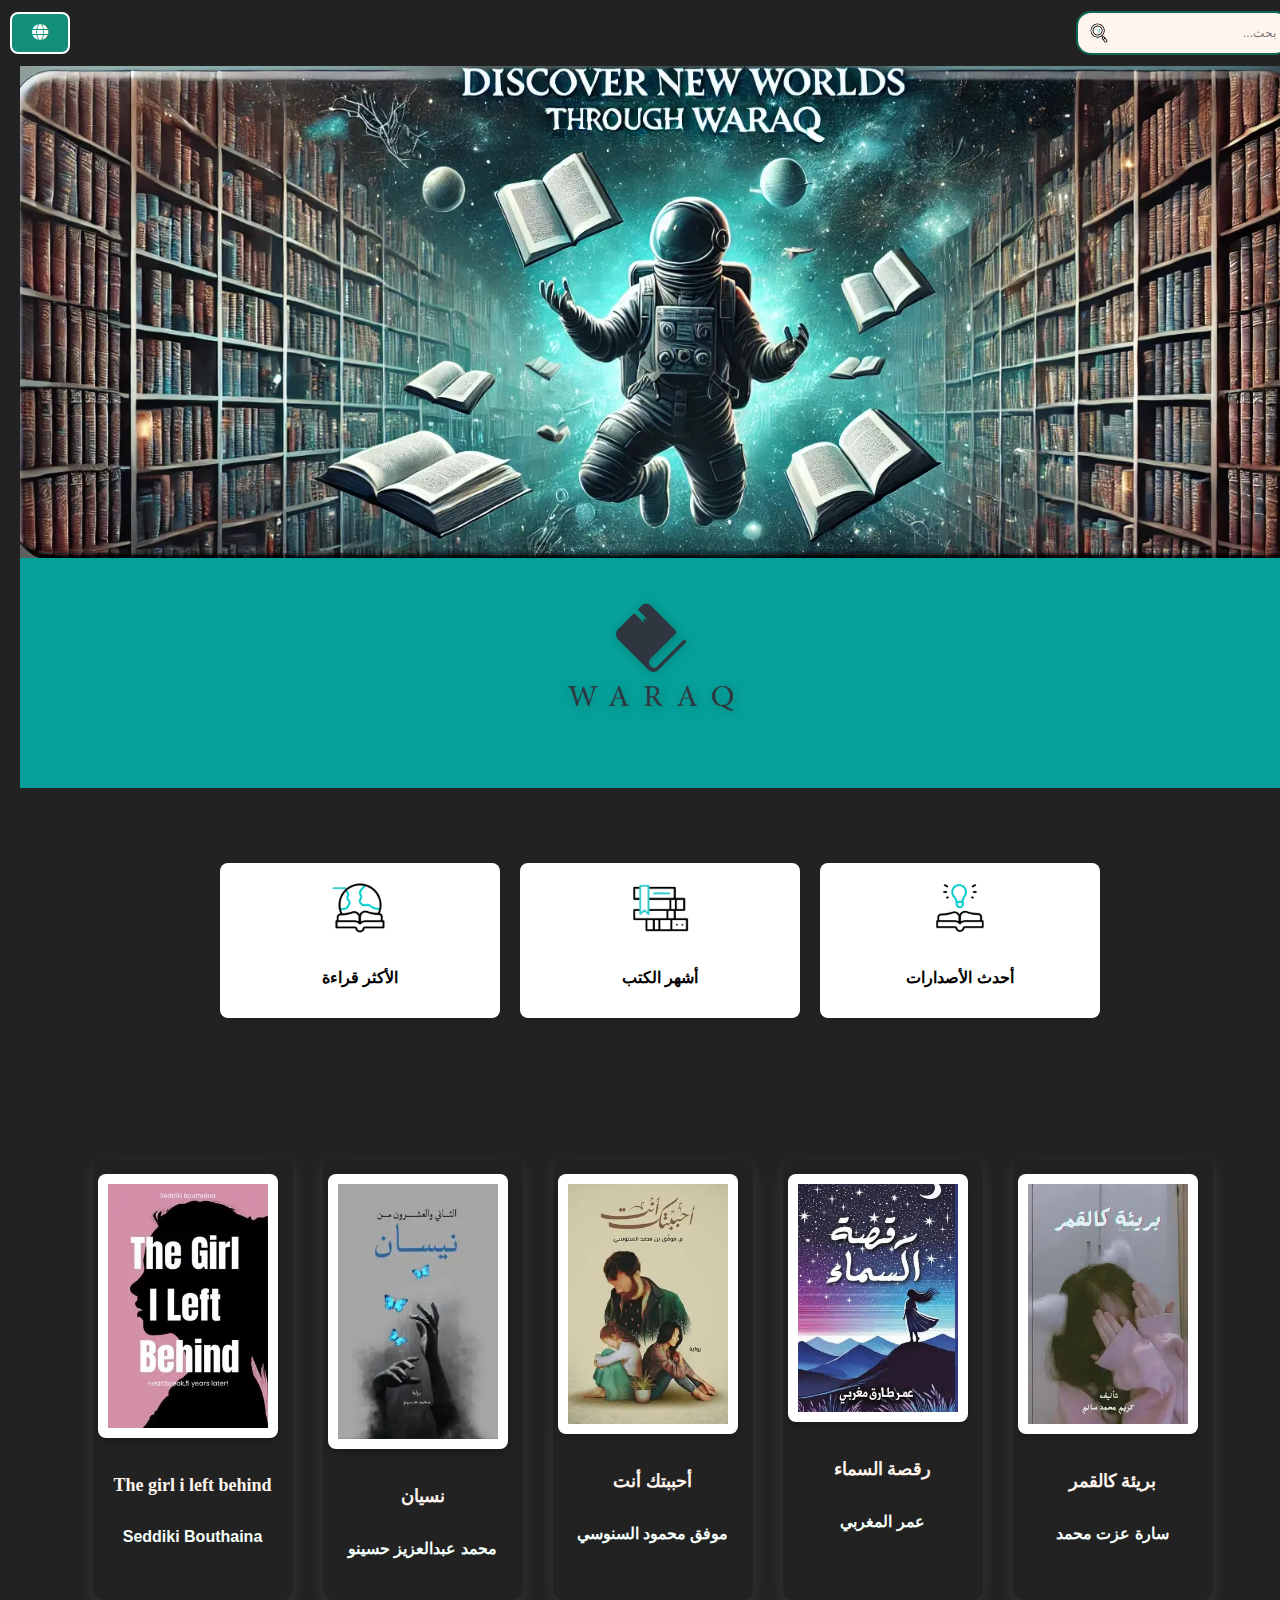
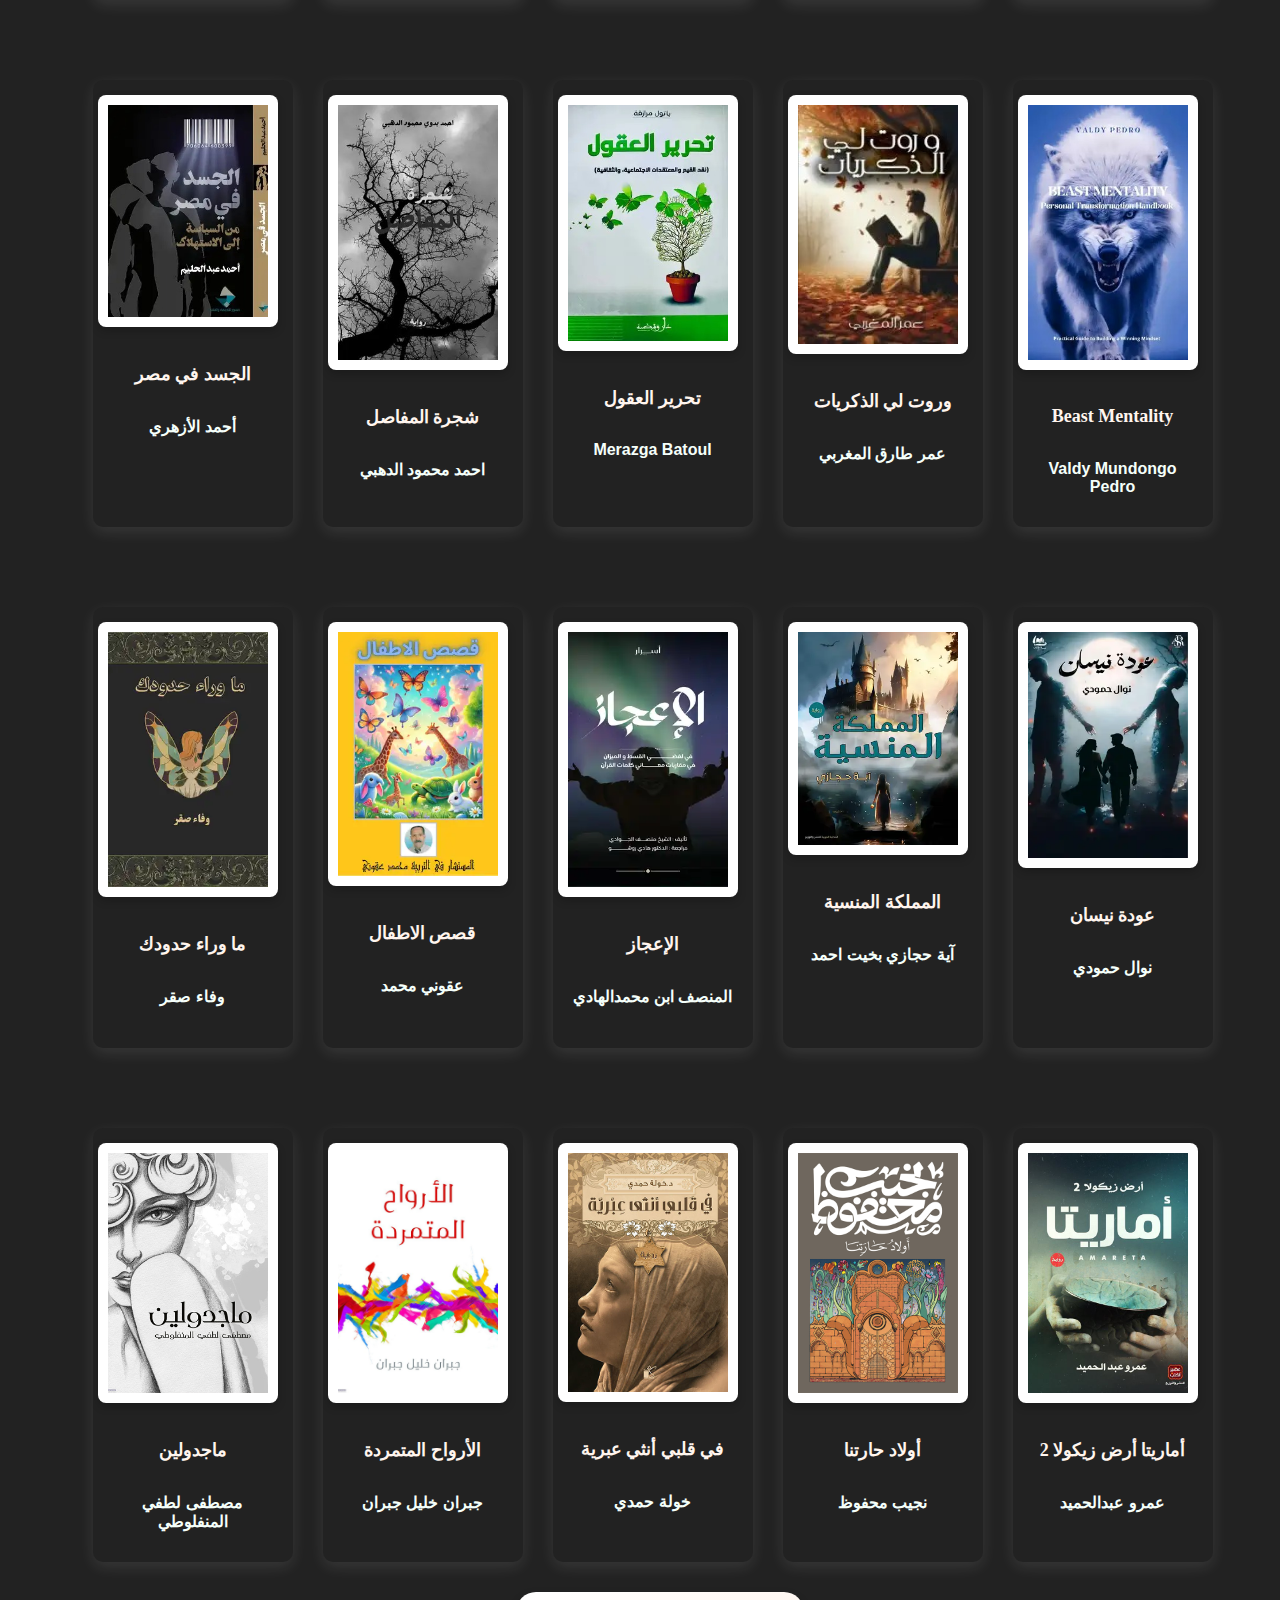
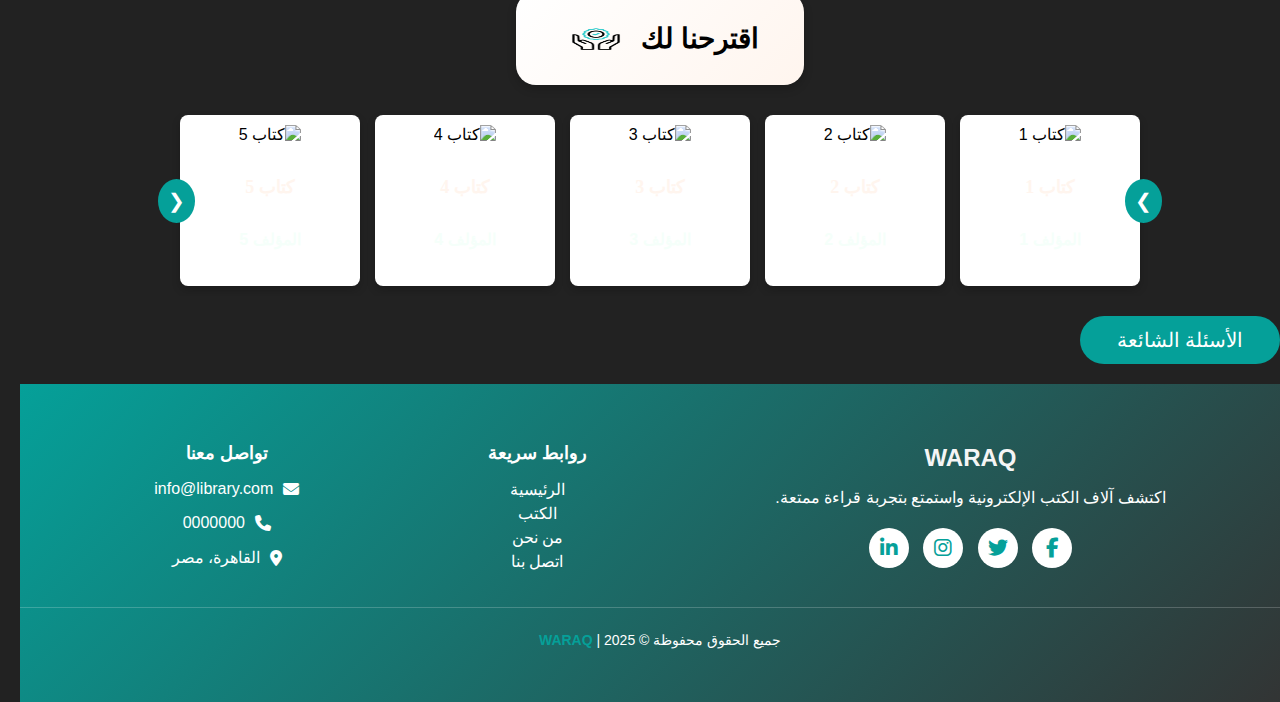
==== index.html @ 046b5d31 "Add files via upload" ====
<!DOCTYPE html>
<html lang="ar" dir="rtl">
    <head>
<head>
    <meta charset="UTF-8">
    <meta name="viewport" content="width=device-width, initial-scale=1.0">
    <title>WARAQ</title>
    <link rel="stylesheet" href="css/style.css">
    <script src="js/script.js"></script>
    <script defer src="script.js"></script>
    <link rel="stylesheet" href="https://cdnjs.cloudflare.com/ajax/libs/font-awesome/6.4.2/css/all.min.css">
    <script type="text/javascript" src="//translate.google.com/translate_a/element.js?cb=googleTranslateElementInit"></script>
</head>
    <body>
        <!--للتنقل بين الاقسام-->
        <nav class="navbar">
            <div class="search-container">
                <input type="text" class="search-box" placeholder="بحث...">
                <img src="image/search1.gif.gif" alt="بحث" class="search-icon">
            </div>
        <div class="nav-links">
            <a href="references.html" class="nav-item" target="_blank"><i class="fas fa-users"></i> المؤلفون</a>
            <a href="stories.html" class="nav-item" target="_blank"><i class="fas fa-scroll"></i> أقسام القصص</a>
            <a href="novels.html" class="nav-item" target="_blank"><i class="fas fa-feather-alt"></i> أقسام الروايات</a>
            <a href="books.html" class="nav-item" target="_blank"><i class="fas fa-book-open"></i> أقسام الكتب</a>
            <a href="index.html" class="nav-item"><i class="fas fa-home"></i> الرئيسية</a>
        </div>
<!--تغيير اللغة-->
        <button id="toggle-language" class="icon-btn">
            <i class="fas fa-globe"></i>
        </button>
        <div id="google_translate_element"></div>
        </nav>
<!--banner-->
        <div class="banner">
            <img src="image/PANEER1,PNG.webp" alt="Discover New Worlds Through Books">
        </div>
<!--logo-->
        <div class="logo-container">
    <img src="image/logo.png.png" alt="WARAQ Logo" class="logo">
</div>
<!--ازرار للتنقل بين اقسام-->
        </div> </header>
        <div class="books-section">
            <div class="book-category">
                <img src="image/book2.gif.gif" alt="أحدث الاصدارات">
                <h3><a href="#latest-books">أحدث الأصدارات</a></h3> <!-- ينقل المستخدم لقسم الكتب -->
            </div>
            <div class="book-category">
                <img src="image/books1.gif.gif" alt="أشهر الكتب">
                <h3><a href="famous-books.html">أشهر الكتب</a></h3> <!-- يفتح الصفحة في نفس المتصفح -->
            </div>
            <div class="book-category">
                <img src="image/book3.gif.gif" alt="الأشهر اليوم">
                <h3><a href="most-read.html">الأكثر قراءة</a></h3> <!-- يفتح الصفحة في نفس المتصفح -->
            </div>
        </div>
        
    <div class="books-section"id="latest-books"></div>>
        <div class="books-container"></div>>
            <!-- الصف الأول من الكتب -->
            <div class="row">
                <a href="book1-page.html" class="book-link">
                <div class="book-card">
                    <img src="image/book1.jpg.jpeg" alt="بريئة كالقمر" class="book" onclick="openBook('book1.pdf')">
                    <p class="book-title">بريئة كالقمر</p>
                    <p class="book-author">سارة عزت محمد</p></a>
                </div>
                <a href="book2-page.html" class="book-link">
                <div class="book-card">
                    <img src="image/book2.jpg.jpeg" alt="رقصة السماء" class="book" onclick="openBook('book2.pdf')">
                    <p class="book-title">رقصة السماء</p>
                <p class="book-author">عمر المغربي</p>
                </a>
                </div>
                <a href="book3-page.html" class="book-link">
                <div class="book-card">
                    <img src="image/book3.jpg.jpeg" alt="أحببتك أنت" class="book" onclick="openBook('book3.pdf')">
                    <p class="book-title">أحببتك أنت</p>
                    <p class="book-author">موفق محمود السنوسي</p></a>
                </div>
                <a href="book4-page.html" class="book-link">
                <div class="book-card">
                    <img src="image/book4.jpg.jpeg" alt="نسيان" class="book" onclick="openBook('book4.pdf')">
                    <p class="book-title">نسيان</p>
                    <p class="book-author">محمد عبدالعزيز حسينو</p> </a>
                </div>
                <a href="book5-page.html" class="book-link">
                <div class="book-card">
                    <img src="image/book5.jpg.jpeg" alt="the girl i left behind" class="book" onclick="openBook('book5.pdf')">
                    <p class="book-title">The girl i left behind</p>
                    <p class="book-author">Seddiki Bouthaina</p></a>
                </div>
            </div>
        <!--الصف التاني-->
            <div class="row">
                <a href="book6-page.html" class="book-link">
                <div class="book-card">
                    <img src="image/book6.jpg.jpeg" alt="عقلية الذئب" class="book" onclick="openBook('book5.pdf')">
                    <p class="book-title"> Beast Mentality</p>
                    <p class="book-author"> Valdy Mundongo Pedro</p></a>
                </div>
                <a href="book7-page.html" class="book-link">
                <div class="book-card">
                    <img src="image/book7.jpg.jpeg" alt=" وروت لي الذكريات" class="book" onclick="openBook('book6.pdf')">
                    <p class="book-title"> وروت لي الذكريات</p>
                    <p class="book-author"> عمر طارق المغربي</p></a>
                </div>
                <a href="book8-page.html" class="book-link">
                <div class="book-card">
                    <img src="image/book8.jpg.jpeg" alt="تحرير العقول" class="book" onclick="openBook('book7.pdf')">
                    <p class="book-title">تحرير العقول</p>
                    <p class="book-author"> Merazga Batoul</p></a>
                </div>
                <a href="book9-page.html" class="book-link">
                <div class="book-card">
                    <img src="image/book9.jpg.jpeg" alt="شجرة المفاصل" class="book" onclick="openBook('book8.pdf')">
                    <p class="book-title">شجرة المفاصل</p>
                    <p class="book-author"> احمد محمود الدهبي</p></a>
                </div>
                <a href="book9-page.html" class="book-link">
                <div class="book-card">
                    <img src="image/book10.jpg.jpeg" alt="الجسد في مصر " class="book" onclick="openBook('book8.pdf')">
                    <p class="book-title">الجسد في مصر </p>
                    <p class="book-author"> أحمد الأزهري</p></a>
                </div>
            </div>
            <!--الصف التالت-->
            <div class="row">
                <a href="book11-page.html" class="book-link">
                <div class="book-card">
                    <img src="image/book11.png" alt=" عودة نيسان" class="book" onclick="openBook('book5.pdf')">
                    <p class="book-title"> عودة نيسان </p>
                    <p class="book-author"> نوال حمودي  </p></a>
                </div>
                <a href="book12-page.html" class="book-link">
                <div class="book-card">
                    <img src="image/book12.jpg" alt="المملكة المنسية" class="book" onclick="openBook('book6.pdf')">
                    <p class="book-title">المملكة المنسية</p>
                    <p class="book-author">  آية حجازي بخيت احمد </p></a>
                </div>
                <a href="book13-page.html" class="book-link">
                <div class="book-card">
                    <img src="image/book13.jpg" alt=" الإعجاز" class="book" onclick="openBook('book7.pdf')">
                    <p class="book-title">الإعجاز </p>
                    <p class="book-author">  المنصف ابن محمدالهادي</p></a>
                </div>
                <a href="book14-page.html" class="book-link">
                <div class="book-card">
                    <img src="image/book14.png" alt="قصص الاطفال " class="book" onclick="openBook('book8.pdf')">
                    <p class="book-title"> قصص الاطفال</p>
                    <p class="book-author"> عقوني محمد</p></a>
                </div>
                <a href="book15-page.html" class="book-link">
                <div class="book-card">
                    <img src="image/book15.jpeg" alt="ما وراء حدودك " class="book" onclick="openBook('book8.pdf')">
                    <p class="book-title"> ما وراء حدودك </p>
                    <p class="book-author"> وفاء صقر </p></a>
                </div>
        </div>
        <!--ألصف الرابع-->
        <div class="row">
            <a href="book16-page.html" class="book-link">
            <div class="book-card">
                <img src="image/book16.png" alt="  أماريتا أرض زيكولا 2" class="book" onclick="openBook('book5.pdf')">
                <p class="book-title">أماريتا أرض زيكولا 2 </p>
                <p class="book-author"> عمرو عبدالحميد   </p></a>
            </div>
            <a href="book17-page.html" class="book-link">
            <div class="book-card">
                <img src="image/book17.png" alt="أولاد حارتنا " class="book" onclick="openBook('book6.pdf')">
                <p class="book-title"> أولاد حارتنا</p>
                <p class="book-author"> نجيب محفوظ  </p></a>
            </div>
            <a href="book18-page.html" class="book-link">
            <div class="book-card">
                <img src="image/book18.png" alt=" في قلبي أنثي عبرية" class="book" onclick="openBook('book7.pdf')">
                <p class="book-title">في قلبي أنثي عبرية </p>
                <p class="book-author"> خولة حمدي </p></a>
            </div>
            <a href="book19-page.html" class="book-link">
            <div class="book-card">
                <img src="image/book19.png" alt=" الأرواح المتمردة " class="book" onclick="openBook('book8.pdf')">
                <p class="book-title">الأرواح المتمردة  </p>
                <p class="book-author"> جبران خليل جبران </p></a>
            </div>
            <a href="book20-page.html" class="book-link">
            <div class="book-card">
                <img src="image/book20.png" alt="  ماجدولين " class="book" onclick="openBook('book8.pdf')">
                <p class="book-title"> ماجدولين  </p>
                <p class="book-author">  مصطفى لطفي المنفلوطي </p></a>
            </div>
    </div>
    </div>
    <!--الكتب المقترحة-->
    <div class="suggested-container">
        <div class="suggested-books-card">
            <span class="suggested-text"> اقترحنا لك</span>
            <img src="image/recommendation.gif.gif" alt="أقتراحات" class="gif-icon">
        </div>
    </div>
    
    <!-- سلايدر الكتب المقترحة -->
    <div class="book-slider-container">
        <button class="prev-btn">&#10094;</button>
        <div id="book-slider" class="book-slider">
            <!-- سيتم إدخال الكتب ديناميكيًا هنا -->
        </div>
        <button class="next-btn">&#10095;</button>
    </div>
<!--الاسئله الشائعه-->
    <button id="faq-btn" class="faq-button"> الأسئلة الشائعة</button>
<div id="faq-container" class="faq-card">
    <div class="faq-header">
        <h2>الأسئلة الشائعة</h2>
        <span id="close-faq" class="close-btn">&times;</span>
    </div>
    <div class="faq-content">
        <div class="faq-item">
            <h3>كيف أبحث عن كتاب معين؟</h3>
            <p>يمكنك استخدام شريط البحث في أعلى الصفحة للبحث عن اسم الكتاب أو اسم المؤلف.</p>
        </div>
        <div class="faq-item">
            <h3>هل يمكنني تحميل الكتب مجانًا؟</h3>
            <p> نعم، بعض الكتب متاحة مجانًا، بينما تتطلب كتب أخرى اشتراكًا للوصول إليها.</p>
        </div>
        <div class="faq-item">
            <h3>هل يمكنني مزامنة قراءتي بين الأجهزة المختلفة؟</h3>
            <p>نعم، بمجرد تسجيل الدخول بحسابك، ستتمكن من متابعة القراءة من حيث توقفت على أي جهاز.</p>
        </div>
        <div class="faq-item">
            <h3>ماذا أفعل إذا واجهت مشكلة في تحميل كتاب؟</h3>
            <p>حاول تحديث الصفحة أو تجربة متصفح آخر، وإذا استمرت المشكلة، يرجى التواصل مع فريق الدعم الفني.
            </p>
        </div>
    </div>
</div>
<!--كود جافا ليها-->
<script> document.addEventListener("DOMContentLoaded", function () {
    const faqBtn = document.getElementById("faq-btn");
    const faqContainer = document.getElementById("faq-container");
    const closeFaq = document.getElementById("close-faq");

    faqBtn.addEventListener("click", function () {
        faqContainer.classList.add("show");
    });

    closeFaq.addEventListener("click", function () {
        faqContainer.classList.remove("show");
    });

    // إغلاق الكارد عند النقر خارج النافذة
    window.addEventListener("click", function (event) {
        if (event.target === faqContainer) {
            faqContainer.classList.remove("show");
        }
    });
});
    </script>
    <!--footer-->
    <footer class="footer">
        <div class="footer-container">
            <div class="footer-content">
                <h2 class="footer-title"> WARAQ</h2>
                <p>اكتشف آلاف الكتب الإلكترونية واستمتع بتجربة قراءة ممتعة.</p>
                <div class="footer-social">
                    <a href="#" class="social-icon"><i class="fab fa-facebook-f"></i></a>
                    <a href="#" class="social-icon"><i class="fab fa-twitter"></i></a>
                    <a href="#" class="social-icon"><i class="fab fa-instagram"></i></a>
                    <a href="#" class="social-icon"><i class="fab fa-linkedin-in"></i></a>
                </div>
            </div>
    
            <div class="footer-links">
                <h3>روابط سريعة</h3>
                <ul>
                    <li><a href="#">الرئيسية</a></li>
                    <li><a href="#">الكتب</a></li>
                    <li><a href="#">من نحن</a></li>
                    <li><a href="#">اتصل بنا</a></li>
                </ul>
            </div>
    
            <div class="footer-contact">
                <h3>تواصل معنا</h3>
                <p><i class="fas fa-envelope"></i> info@library.com</p>
                <p><i class="fas fa-phone"></i>0000000</p>
                <p><i class="fas fa-map-marker-alt"></i> القاهرة، مصر</p>
            </div>
        </div>
    
        <button id="scrollTop" class="scroll-top">
            <i class="fas fa-arrow-up"></i>
        </button>
    
        <div class="footer-bottom">
            <p>جميع الحقوق محفوظة &copy; 2025 | <span>WARAQ</span></p>
        </div>
    </footer>
</body>
</html>
---- css/style.css ----
body {
    margin: 0;
    padding: 0;
    background-color: #222;
    font-family: Arial, sans-serif;
}

.navbar {
    position: relative;
    top: 0;
    left: 0;
    width: 100%;
    background-color: #222;
    padding: 10px;
    display: flex;
    align-items: center;
    justify-content: space-between; 
    z-index: 1000;
}
.search-container {
    background-color: seashell;     
    border-radius: 15px;   
    padding: 5px 10px;
    width: 190px;
    height: 30px;
    display: flex;
    align-items: center;
    border: 2px solid #0e6655; 
    position: relative;
}
.search-icon{
        width: 25px;  
        height: 25px;
        position: absolute;
        left: 10px;
        cursor: pointer;
}


.search-box {
    border: none;
    background: none;
    outline: none;
    color: #222;
    width: 200%;
    font-size: 12px;
}
.nav-links {
    display: flex;
    gap: 15px;
    flex: 1;
    justify-content: center;
}

.nav-item {
    color: white;
    text-decoration: none;
    font-size: 18px;
    padding: 10px 15px;
    border-radius: 5px;
    transition: background 0.3s;
    display: flex;
    align-items: center;
    gap: 5px;  
}

.nav-item i {
    font-size: 18px;
}

.nav-item:hover {
    background-color:#00796b;
}

.nav-item {
    color: white;
    text-decoration: none;
    font-size: 18px;
    padding: 12px 18px;
    border-radius: 8px;
    transition: all 0.3s ease-in-out;
    display: flex;
    align-items: center;
    gap: 8px;
    position: relative;
    overflow: hidden;
    background: linear-gradient(45deg,#222, #222);
    box-shadow: 0px 4px 8px rgba(0, 0, 0, 0.2);
    opacity: 0;    
    transform: translateY(-10px);
    animation: fadeIn 0.5s ease-in-out forwards;
}


.nav-item:hover {
    background: linear-gradient(45deg, #00bfa5, #00897b);
    transform: scale(1.1) translateX(5px);   
}

.nav-item::after {
    content: "";
    position: absolute;
    left: 50%;
    bottom: 0;
    width: 0;
    height: 3px;
    background-color: #ffffff;
    transition: width 0.3s ease-in-out, left 0.3s ease-in-out;
}

.nav-item:hover::after {
    width: 100%;
    left: 0;
}
.nav-item:active {
    transform: scale(0.95);
    animation: pulse 0.2s ease-in-out;
}
@keyframes fadeIn {
    from {
        opacity: 0;
        transform: translateY(-10px);
    }
    to {
        opacity: 1;
        transform: translateY(0);
    }
}

@keyframes pulse {
    0% { transform: scale(1); }
    50% { transform: scale(1.05); }
    100% { transform: scale(1); }
}

#google_translate_element {
    display: none;
}
.goog-logo-link,
.goog-te-gadget span,
.goog-te-banner-frame {
    display: none !important;
}

/* إخفاء قائمة اللغات */
.goog-te-combo {
    display: none !important;
}
    .icon-btn {
        background: #138f7a;
        border: 2px solid white;
        color: white;
        font-size: 16px;
        padding: 10px 20px;
        border-radius: 8px;
        cursor: pointer;
        position: relative;
        overflow: hidden;
        transition: background 0.3s, box-shadow 0.3s;
    }
    #google_translate_element {
        display: none; 
        position: absolute;
        top: 50px;  
        right: 10px;
        background: white;
        padding: 5px;
        border-radius: 5px;
        box-shadow: 0px 2px 10px rgba(0, 0, 0, 0.2);
    }
    .show {
        display: block !important;
    }
    
    .icon-btn::before {
        content: "";
        position: absolute;
        top: 0;
        left: -100%;
        width: 100%;
        height: 100%;
        background: rgba(255, 255, 255, 0.2);
        transition: left 0.3s;
    }
    
    .icon-btn:hover::before {
        left: 100%;
    }
    
    .icon-btn:hover {
        background: #0e6655;
        box-shadow: 0px 4px 15px #00796b;
    }

.header {
    text-align: center;
    color: white;
    margin-top: 60px; 
}
.banner {
    width: 100%;
    height: auto;
    display: flex;
    justify-content: center;
    align-items: center;
    overflow: hidden;
}

.banner img {
    width: 100%;
    height: auto;
    object-fit: cover;
}
.logo-container {
    position: relative;
    width: 100%;
    height: 230px; 
    background-color: #05A099;
    display: flex;
    align-items: center;
    justify-content: center;
    margin-top:0px;
    margin-bottom: 5px;
}

.left-image {
    position: absolute;
    left: 20px;
    top: 50%;
    transform: translateY(-50%);
    height: 260px;
    width: 300;
    z-index: 2;
}

.logo {
    position: relative;
    z-index: 3; 
    width: 250px;
    height: auto;
    filter: drop-shadow(2px 2px 5px rgba(0, 0, 0, 0.2)); 
    opacity: 0; 
    transform: scale(0.8); 
    transition: transform 0.2s ease-out;
    margin-bottom: 5px;
}
.logo.show {
    opacity: 1;
    transform: scale(1);
}
.logo:hover {
    transform: scale(1.1) translateY(-5px); 
    filter: drop-shadow(0px 0px 10px rgba(255, 255, 255, 0.5));
    transition: transform 0.3s ease-out, filter 0.3s ease-out;
}
.logo {
    animation: float 3s ease-in-out infinite;
}


@keyframes pulse {
    0% { transform: scale(1); }
    50% { transform: scale(1.1); }
    100% { transform: scale(1); }
}

.pulsing {
    animation: pulse 2s infinite ease-in-out;}

/* القائمة */
nav {
    display: flex;
    justify-content: flex-end;
    flex: 1;
    width: 200px;
}
nav ul {
    display: flex;
    list-style: none;
    padding: 0;
    margin: 0;
    gap: 10px;
}

nav ul li a {
    text-decoration: none;
    color: white;
    background-color: #007B6E;
    padding: 10px 15px;
    border-radius: 5px;
    transition: 0.3s;
}

nav ul li a:hover {
    background-color: #005F56;
}


/* تنسيق الأزرار */
.navbar ul li {
    display: inline-block;
}

.navbar ul li a {
    display: flex;
    align-items: center;
    text-decoration: none;
    color: white; 
    background-color: #00A591;
    padding: 10px 20px;
    border-radius: 5px; 
    font-size: 16px;
    transition: 0.3s;
}

/* تنسيق الأيقونات */
.navbar ul li a i {
    margin-right: 8px; 
    font-size: 18px;
}

/* تأثير عند تمرير الماوس */
.navbar ul li a:hover {
    background-color: #007B6E; 
}

.navbar ul li a {
    box-shadow: 0px 4px 6px rgba(0, 0, 0, 0.2);
}
@media (max-width: 768px) {
    .navbar ul {
        flex-direction: column;
        align-items: center;
    }

    .navbar ul li {
        width: 100%;
        text-align: center;
    }

    .navbar ul li a {
        width: 80%;
    }
}

.books-section {
    display: flex;
    justify-content: center;
    gap: 20px;
    margin-top: 10px;
    padding: 15px;
    background-color: #222;
    border-radius: 10px;
}

.book-category {
    text-align: center;
    background: white;
    padding: 15px;
    border-radius: 8px;
    box-shadow: 0px 2px 5px rgba(0, 0, 0, 0.1);
    width: 250px;
    transition: transform 0.3s ease-in-out;
    margin-top: 50px;
    margin-bottom: -30px;
    text-decoration: none;
}
.book-category img {
    width: 60px; 
    height: auto; 
    margin-bottom: 10px;
    transition: transform 0.3s ease-in-out;
}

.book-category:hover img {
    transform: scale(1.1); }


.book-category:hover {
    transform: scale(1.05);
    color: #05A099;
}


.book-category h3 {
    font-size: 16px;
    color: #333;
    text-decoration: none;
    transition: color 0.3s ease-in-out;
}
.category-link {
    text-decoration: none; 
    color: #000; 
    font-weight: bold; 
    transition: color 0.3s ease-in-out; 
}

.category-link:hover {
    color: #05A099;
}
.book-category h3 a {
    text-decoration: none; 
    color: black; 
    transition: color 0.3s ease-in-out; }


.book-category:hover h3 a {
    color: #05A099;
}
.section-title {
    display: flex;
    align-items: center;
    justify-content: center;
    gap: 10px; 
}

.section-title i {
    color: #222; 
    font-size: 24px; 
    transition: transform 0.3s ease-in-out;
}
.animated-icon {
    transform: scale(1.2);
}


.books-container {
    display: flex;
    flex-direction: column;
    align-items: center;
    gap: 20px;
}

.row {
    display: flex;
    justify-content: center;
    gap: 15px;
    margin-top: 80px;
    margin-bottom: 30px; }

.book-title {
    font-family: serif;
    color:seashell;
    font-size: 18px;
    font-weight: bold;
    min-height: 50px;
    display: flex;
    align-items: center;
    justify-content: center;
    text-align: center;
}

.book-author {
    font-size: 16px;
    color: mintcream;
    min-height: 30px;
    align-items: center;
    justify-content: center;
    text-align: center;
    font-weight: bold;
}
.book {
    width: 150px;
    cursor: pointer;
    transition: transform 0.3s ease-in-out;
    border-radius: 10px;
}

.book:hover {
    transform: scale(1.1);
}
.container {
    display: flex;
    flex-wrap: wrap;
    justify-content: center; 
    gap: 20px; 
    padding: 20px;
}

.book-link {
    text-decoration: none; 
}

.book-card {
    width: 170px;
    text-align: center;
    background: #222;
    padding: 15px;
    border-radius: 10px;
    box-shadow: 0 5px 15px rgba(255, 255, 255, 0.1);
    transition: transform 0.3s ease, box-shadow 0.3s ease;
    cursor: pointer; 
}

.book-card:hover {
    transform: scale(1.1);
    box-shadow: 0 10px 20px rgba(255, 255, 255, 0.3);
}



.book-image {
    width: 100%;
    height: auto;
    border-radius: 5px;
}

.suggested-container {
    display: flex;
    justify-content: center;
    margin: 20px 0;
}

.suggested-books-card {
    display: flex;
    align-items: center;
    background: linear-gradient(135deg, white, seashell);
    color: black;
    padding: 30px 45px;
    border-radius: 20px;
    box-shadow: 0 4px 10px rgba(0, 0, 0, 0.2);
    font-size: 28px;
    font-weight: bold;
    transition: transform 0.3s ease-in-out, box-shadow 0.3s ease-in-out;
    
}

.suggested-books-card:hover {
    transform: scale(1.05);
    box-shadow: 0 6px 15px rgba(0, 0, 0, 0.3);
}

.gif-icon {
    width: 70px;
    height: 30px;
    margin-right: 10px;
}

.book-slider-container {
    position: relative;
    display: flex;
    align-items: center;
    justify-content: center;
    overflow: hidden;
    width: 80%;
    margin: auto;
}

.book-slider {
    display: flex;
    gap: 15px;
    overflow-x: auto;
    padding: 10px;
    scroll-behavior: smooth;
    white-space: nowrap;
}

.book {
    min-width: 160px;
    background: #fff;
    padding: 10px;
    border-radius: 8px;
    box-shadow: 0px 4px 8px rgba(0, 0, 0, 0.2);
    text-align: center;
    transition: transform 0.3s ease-in-out;
}

.book:hover {
    transform: scale(1.05);
}

.book img {
    width: 100%;
    border-radius: 5px;
    height: 200px;
    object-fit: cover;
}

.prev-btn, .next-btn {
    background: #05A099;
    border: none;
    color: white;
    font-size: 20px;
    padding: 10px;
    cursor: pointer;
    border-radius: 50%;
    transition: background 0.3s;
    position: absolute;
}

.prev-btn { left: 10px; }
.next-btn { right: 10px; }

.prev-btn:hover, .next-btn:hover {
    background: #05A099;
}
.faq-button {
    width: 200px;
    margin-top: 20px;
    margin-bottom: 20px;
    margin-right: 20px;
    background: #05a099;
    color: white;
    padding: 12px 20px;
    font-size: 20px;
    border: none;
    border-radius: 25px;
    cursor: pointer;
    transition: all 0.3s ease-in-out;
}

.faq-button:hover {
    background: #005F56;
    transform: scale(1.1);
} 
.faq-card {
    position: fixed;
    top: 50%;
    left: 50%;
    transform: translate(-50%, -50%) scale(0);
    width: 400px;
    background: white;
    border-radius: 15px;
    box-shadow: 0 10px 30px rgba(0, 0, 0, 0.3);
    padding: 20px;
    text-align: center;
    z-index: 1000;
    opacity: 0;
    transition: transform 0.3s ease, opacity 0.3s ease;
}

.faq-card.show {
    transform: translate(-50%, -50%) scale(1);
    opacity: 1;
}

.faq-header {
    display: flex;
    justify-content: space-between;
    align-items: center;
    border-bottom: 2px solid #ddd;
    padding-bottom: 10px;
}

.faq-header h2 {
    margin: 0;
    font-size: 20px;
    color: #333;
}

.close-btn {
    font-size: 22px;
    cursor: pointer;
    color: #05A099;
}

.close-btn:hover {
    color: #05a099;
}

.faq-content {
    padding: 15px 0;
}

.faq-item {
    margin-bottom: 10px;
    text-align: left;
}



.faq-item p {
    font-size: 14px;
    color: #666;
    margin: 0;
}

.faq-item a {
    font-size: 14px;
    color: #05A099;
    text-decoration: none;
    display: inline-block;
    margin-top: 5px;
}

.faq-item a:hover {
    text-decoration: underline;
}

.footer {
    background: linear-gradient(135deg, #05A099, #333);
    color: white;
    padding: 40px 0;
    text-align: center;
    position: relative;
    font-family: "Tajawal", sans-serif;
    animation: fadeIn 1s ease-in-out;
}

.footer-container {
    display: flex;
    flex-wrap: wrap;
    justify-content: space-around;
    align-items: flex-start;
    max-width: 1200px;
    margin: auto;
}

.footer-title {
    font-size: 24px;
    margin-bottom: 10px;
    color: whitesmoke;
}

.footer-links h3,
.footer-contact h3 {
    font-size: 18px;
    margin-bottom: 10px;
}

.footer-links ul {
    list-style: none;
    padding: 0;
}

.footer-links ul li {
    margin: 5px 0;
}

.footer-links ul li a {
    color: white;
    text-decoration: none;
    transition: 0.3s;
}

.footer-links ul li a:hover {
    color: whitesmoke;
}

.footer-contact p {
    display: flex;
    align-items: center;
    justify-content: center;
    gap: 10px;
}
.footer-social {
    margin-top: 15px;
}

.social-icon {
    display: inline-block;
    margin: 5px;
    font-size: 20px;
    width: 40px;
    height: 40px;
    line-height: 40px;
    border-radius: 50%;
    background: white;
    color: #05A099;
    text-align: center;
    transition: 0.3s;
}

.social-icon:hover {
    background: #05A099;
    color: white;
    transform: scale(1.1) rotate(5deg);
}

.scroll-top {
    position: fixed;
    bottom: 20px;
    right: 20px;
    background: #05A099;
    color: white;
    border: none;
    padding: 10px;
    border-radius: 50%;
    font-size: 18px;
    cursor: pointer;
    display: none;
    box-shadow: 0 4px 10px rgba(0, 0, 0, 0.3);
    transition: 0.3s;
}

.scroll-top:hover {
    background: #33ff8f;
    transform: scale(1.1);
}

.footer-bottom {
    margin-top: 20px;
    border-top: 1px solid rgba(255, 255, 255, 0.2);
    padding-top: 10px;
    font-size: 14px;
}

.footer-bottom span {
    color: #05A099;
    font-weight: bold;
}

@keyframes fadeIn {
    from {
        opacity: 0;
        transform: translateY(20px);
    }
    to {
        opacity: 1;
        transform: translateY(0);
    }
}
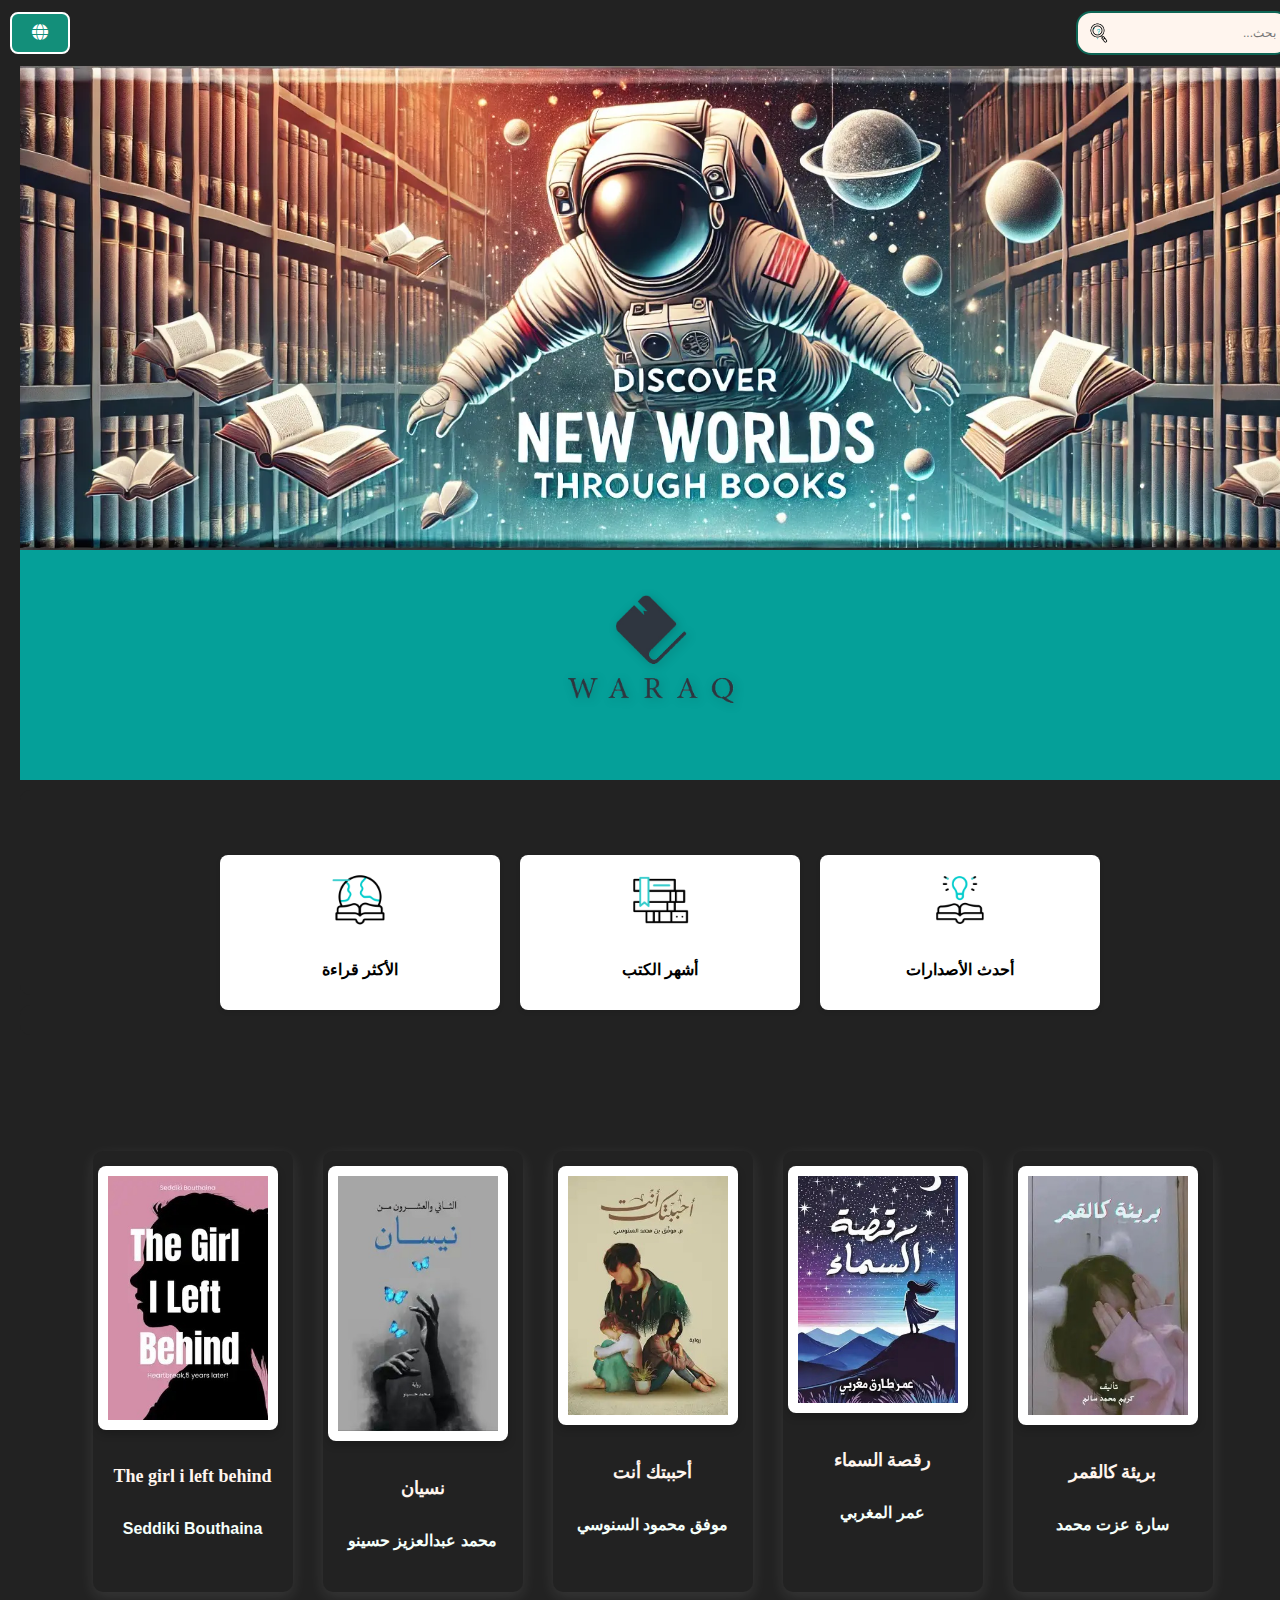
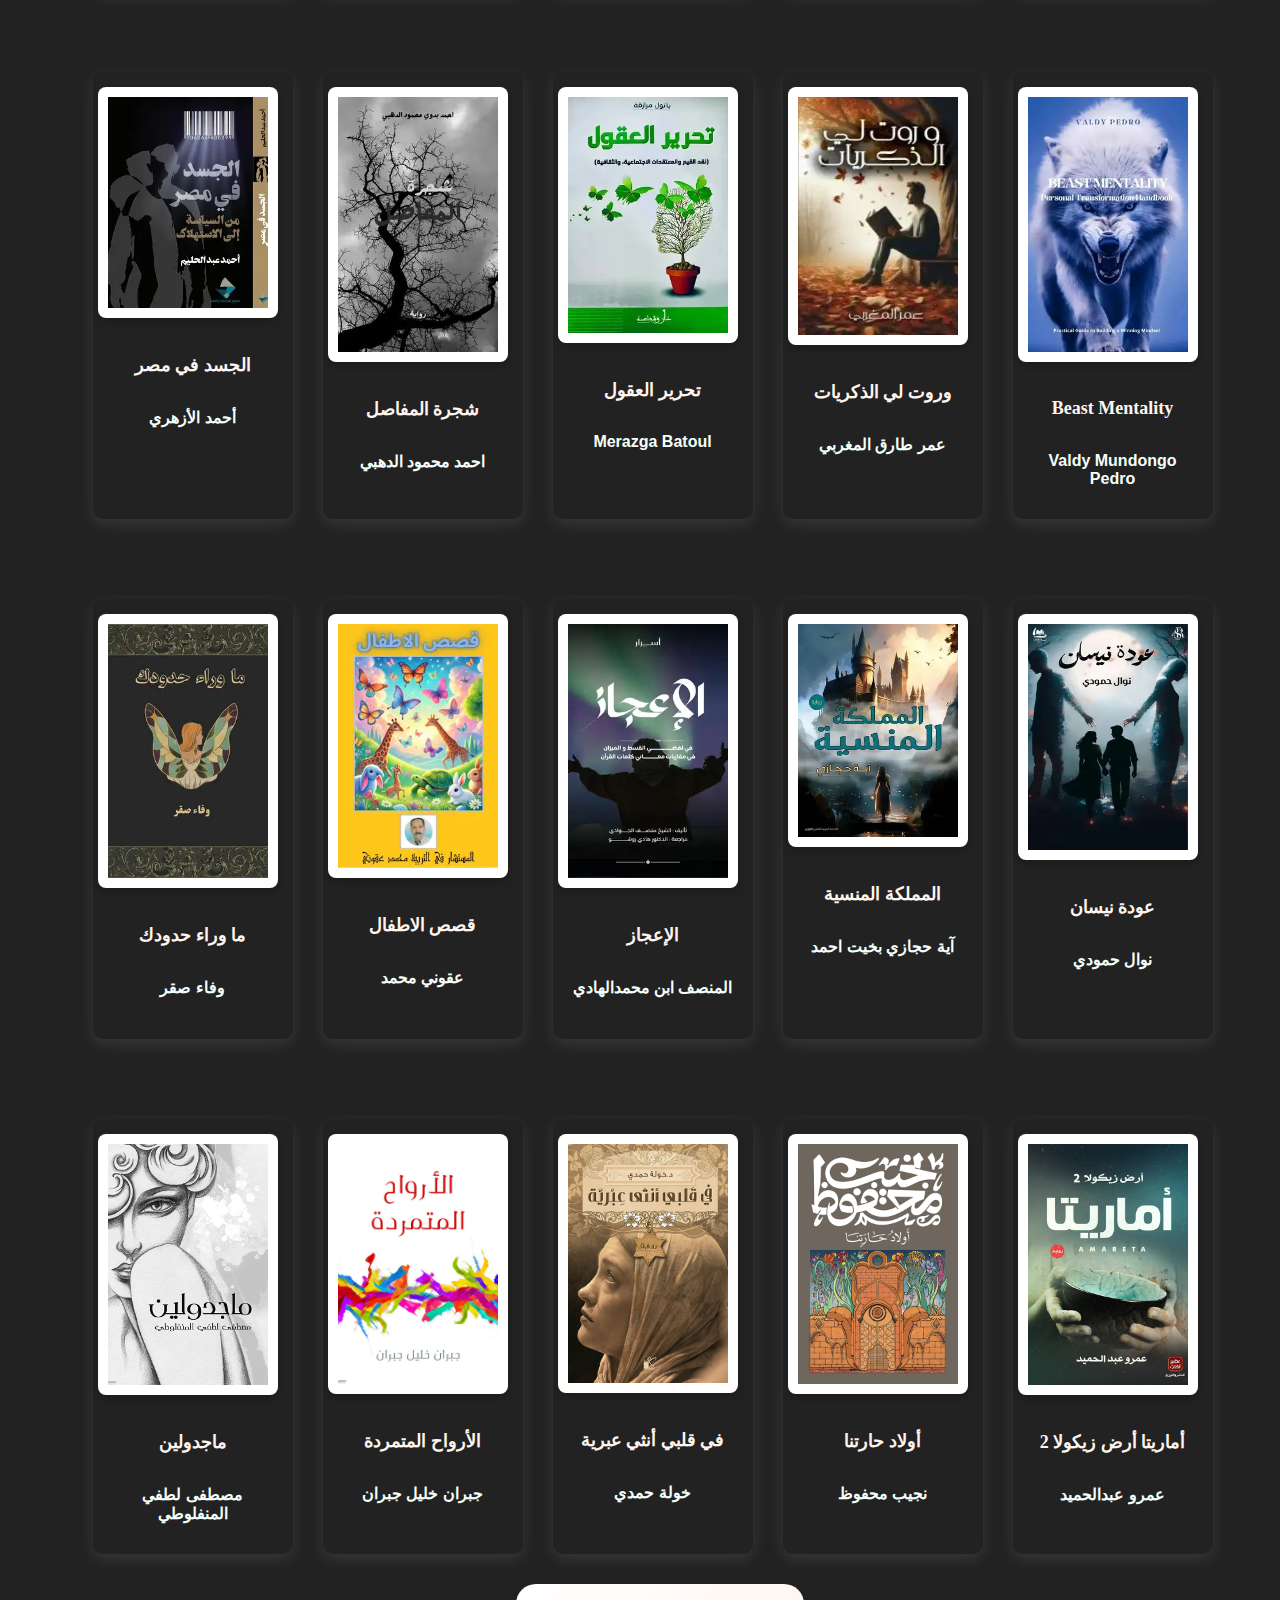
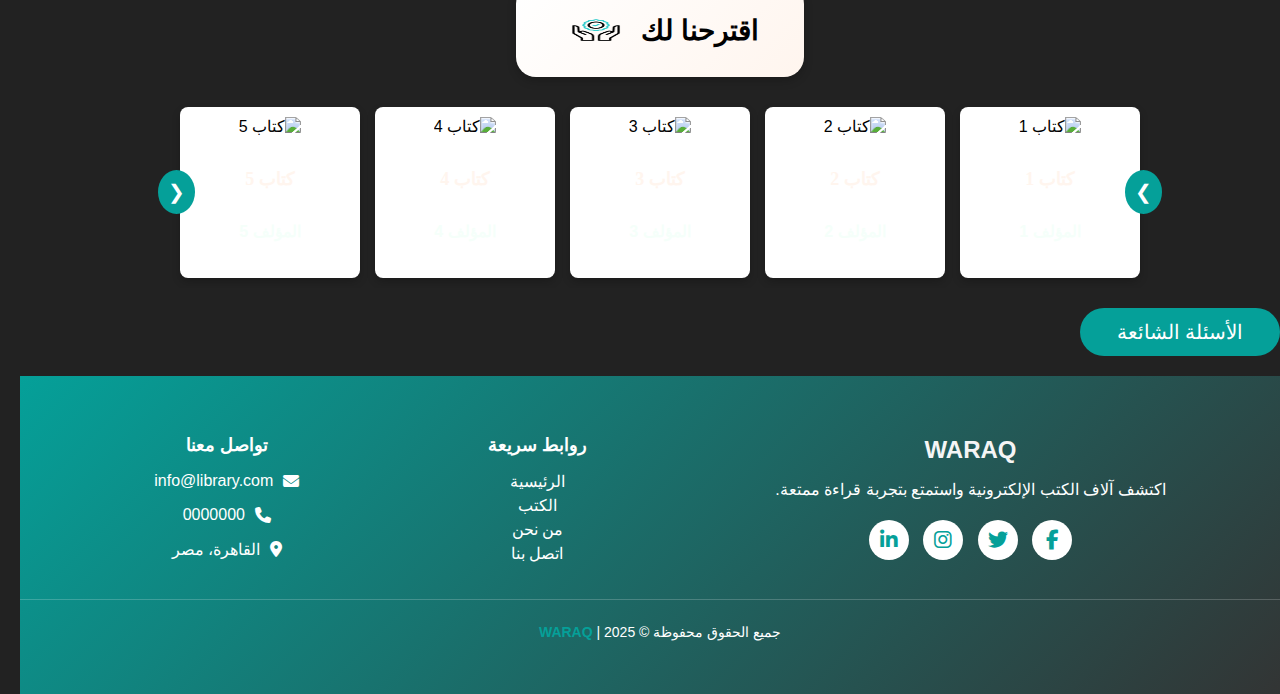
==== commit b3802631: "Update index.html" ====
--- a/index.html
+++ b/index.html
@@ -33,7 +33,7 @@
         </nav>
 <!--banner-->
         <div class="banner">
-            <img src="image/PANEER1,PNG.webp" alt="Discover New Worlds Through Books">
+            <img src="image/pann.png" alt="Discover New Worlds Through Books">
         </div>
 <!--logo-->
         <div class="logo-container">
@@ -298,4 +298,4 @@
         </div>
     </footer>
 </body>
-</html>+</html>
